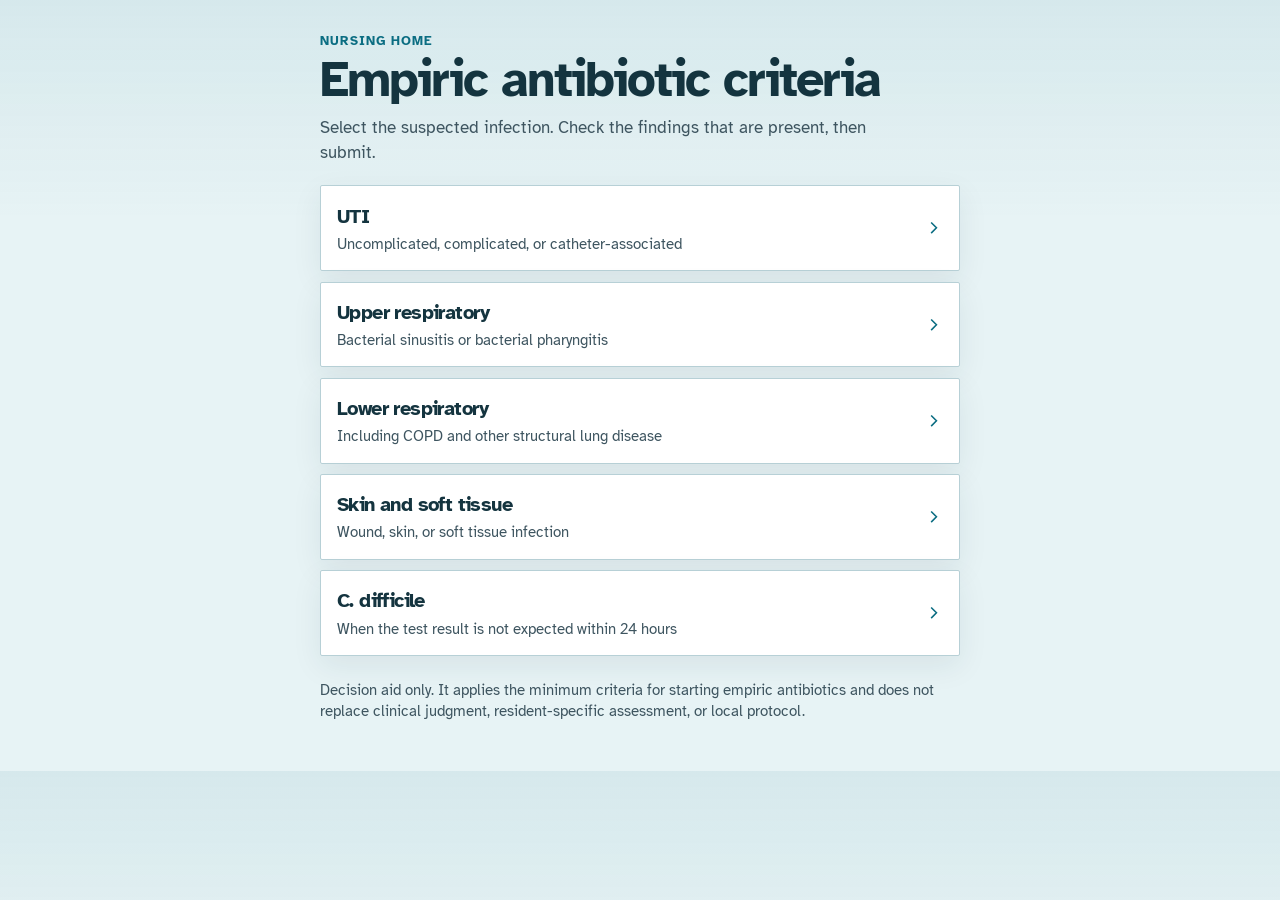
==== index.html @ 22d7d68d "Show antibiotic criteria only after the clinician submits. Co-authored-by: Cursor <cursoragent@curso" ====
<!DOCTYPE html>
<html lang="en">
<head>
  <meta charset="utf-8">
  <meta name="viewport" content="width=device-width, initial-scale=1">
  <meta name="theme-color" content="#e7f3f5">
  <title>Empiric antibiotic criteria</title>
  <link rel="preconnect" href="https://fonts.googleapis.com">
  <link rel="preconnect" href="https://fonts.gstatic.com" crossorigin>
  <link href="https://fonts.googleapis.com/css2?family=Atkinson+Hyperlegible:wght@400;700&display=swap" rel="stylesheet">
  <link rel="stylesheet" href="styles.css">
</head>
<body>
  <main id="app"></main>

  <div id="table-dialog" class="dialog" role="dialog" aria-modal="true" aria-labelledby="table-title" hidden>
    <div class="dialog-card">
      <div class="dialog-head">
        <h2 id="table-title">Supplementary Material, Table 2</h2>
        <button id="table-close" class="dialog-close" type="button">Close</button>
      </div>
      <p id="table-2">Fever and delirium definitions are not linked yet. This placeholder will open Table 2 when the address is available.</p>
    </div>
  </div>

  <script src="criteria.js"></script>
  <script src="app.js"></script>
</body>
</html>
---- styles.css ----
:root {
  --ink: #14343f;
  --muted: #3e5560;
  --bg: #e7f3f5;
  --card: #ffffff;
  --line: #b7d0d6;
  --primary: #0b6d82;
  --met: #0f6e56;
  --met-wash: #e5f4ef;
  --hold: #8a5a12;
  --hold-wash: #fbf3e4;
  --focus: #14343f;
  --shadow: 0 10px 30px rgba(20, 52, 63, 0.08);
  --font: "Atkinson Hyperlegible", "Segoe UI", sans-serif;
}

* { box-sizing: border-box; }

html { scroll-behavior: smooth; }

body {
  margin: 0;
  background:
    linear-gradient(180deg, rgba(11, 109, 130, 0.08), transparent 220px),
    var(--bg);
  color: var(--ink);
  font-family: var(--font);
  font-size: 1.0625rem;
  line-height: 1.45;
}

button, a { font: inherit; }

button { cursor: pointer; }

#app {
  width: min(40rem, calc(100% - 1.5rem));
  margin: 0 auto;
  padding: 1.25rem 0 3rem;
}

.home-head { margin-bottom: 1.25rem; }

.eyebrow {
  margin: 0 0 0.35rem;
  color: var(--primary);
  font-size: 0.8rem;
  font-weight: 700;
  letter-spacing: 0.08em;
  text-transform: uppercase;
}

.home-title {
  margin: 0;
  font-size: clamp(2.1rem, 8vw, 3.1rem);
  line-height: 0.95;
  letter-spacing: -0.04em;
}

.lede, .rule, .notice, .disclaimer, .quiet {
  color: var(--muted);
}

.lede { margin: 0.8rem 0 0; max-width: 36rem; }

.choice-list { display: grid; gap: 0.65rem; }

.choice {
  display: grid;
  grid-template-columns: 1fr auto;
  grid-template-rows: auto auto;
  gap: 0.15rem 0.75rem;
  width: 100%;
  min-height: 4.25rem;
  padding: 0.95rem 1rem;
  text-align: left;
  color: var(--ink);
  background: var(--card);
  border: 1px solid var(--line);
  border-radius: 2px;
  box-shadow: var(--shadow);
}

.choice-name {
  grid-column: 1;
  grid-row: 1;
  font-size: 1.25rem;
  font-weight: 700;
  letter-spacing: -0.03em;
}

.choice-scope {
  grid-column: 1;
  grid-row: 2;
  color: var(--muted);
  font-size: 0.95rem;
}

.chevron {
  grid-column: 2;
  grid-row: 1 / span 2;
  align-self: center;
  width: 1.1rem;
  height: 1.1rem;
  color: var(--primary);
}

.choice:hover { border-color: var(--primary); }

.mast {
  position: sticky;
  top: 0;
  z-index: 4;
  margin: 0 -0.75rem 0.85rem;
  padding: 0.75rem 0.75rem 0.85rem;
  background: rgba(231, 243, 245, 0.96);
  backdrop-filter: blur(8px);
}

.mast-row {
  display: flex;
  align-items: center;
  justify-content: space-between;
  gap: 0.75rem;
}

.mast-title {
  margin: 0.35rem 0 0;
  font-size: clamp(1.7rem, 6vw, 2.3rem);
  line-height: 1;
  letter-spacing: -0.04em;
}

.back, .text-button, .info-button, .dialog-close {
  border: 0;
  background: transparent;
  color: var(--ink);
}

.back {
  display: inline-flex;
  align-items: center;
  gap: 0.2rem;
  min-height: 44px;
  padding: 0.4rem 0.2rem;
  color: var(--primary);
  font-weight: 700;
}

.chevron-back { transform: scaleX(-1); }

.info-wrap { position: relative; }

.info-button {
  display: grid;
  place-items: center;
  width: 44px;
  height: 44px;
  border: 1.5px solid var(--primary);
  border-radius: 50%;
  background: var(--card);
}

.info-pop {
  position: absolute;
  top: calc(100% + 0.4rem);
  right: 0;
  z-index: 6;
  width: min(24rem, calc(100vw - 2rem));
  max-height: min(70vh, 28rem);
  overflow: auto;
  padding: 0.85rem 1rem 1rem;
  background: var(--card);
  border: 1px solid var(--line);
  box-shadow: var(--shadow);
}

.info-pop h2 {
  margin: 0.35rem 0 0;
  font-size: 1.15rem;
  letter-spacing: -0.03em;
}

.info-mark {
  font-weight: 700;
  font-family: Georgia, "Times New Roman", serif;
  font-size: 1.15rem;
  line-height: 1;
}

.verdict {
  display: grid;
  grid-template-columns: 0.55rem 1fr;
  margin: 1rem 0 0;
  background: var(--card);
  border: 1px solid var(--line);
  box-shadow: var(--shadow);
}

.flag { background: var(--hold); }

.verdict.is-met .flag { background: var(--met); }

.verdict-text { padding: 0.9rem 1rem 1rem; }

.verdict-word {
  margin: 0;
  font-size: 2.4rem;
  line-height: 0.9;
  letter-spacing: -0.045em;
}

.verdict.is-met .verdict-word { color: var(--met); }
.verdict.is-hold .verdict-word { color: var(--hold); }

.verdict-meaning, .verdict-summary { margin: 0.35rem 0 0; }

.verdict-summary { color: var(--muted); }

.rule, .notice { margin: 0 0 1rem; }

.notice {
  padding: 0.75rem 0.85rem;
  background: var(--card);
  border-left: 0.35rem solid var(--primary);
}

.group { margin: 0 0 1.15rem; }

.check {
  display: flex;
  gap: 0.8rem;
  align-items: flex-start;
  min-height: 48px;
  margin: 0 0 0.5rem;
  padding: 0.8rem 0.85rem;
  background: var(--card);
  border: 1px solid var(--line);
  border-radius: 2px;
}

.check input {
  width: 1.35rem;
  height: 1.35rem;
  margin-top: 0.12rem;
  accent-color: var(--primary);
  flex: 0 0 auto;
}

.check-copy { display: grid; gap: 0.2rem; }

.check-label { font-weight: 700; }

.hint { color: var(--muted); font-size: 0.92rem; font-weight: 400; }

.check.is-on {
  background: var(--met-wash);
  border-color: var(--met);
}

.check.gate.is-on {
  background: #e7f4f8;
  border-color: var(--primary);
}

.table-link {
  color: var(--primary);
  text-underline-offset: 0.15em;
}

.sheet-tools {
  display: grid;
  gap: 0.35rem;
  justify-items: end;
}

.text-button {
  min-height: 44px;
  padding: 0.4rem 0.2rem;
  color: var(--primary);
  font-weight: 700;
}

.panel {
  margin: 1rem 0 0;
  padding: 1rem;
  background: var(--card);
  border: 1px solid var(--line);
}

.panel-title {
  margin: 0 0 0.45rem;
  font-size: 1.15rem;
  letter-spacing: -0.03em;
}

.support { background: var(--hold-wash); border-color: #e4d3b0; }

.plain-list { margin: 0.4rem 0 0; padding-left: 1.15rem; }
.plain-list li { margin: 0.35rem 0; }
.panel p { margin: 0.45rem 0 0; }

.submit-button {
  width: 100%;
  min-height: 48px;
  color: #ffffff;
  background: var(--primary);
  border: 0;
  border-radius: 2px;
  font-weight: 700;
  cursor: pointer;
}

.submit-button:hover { background: #09596a; }

.disclaimer {
  margin: 1.5rem 0 0;
  font-size: 0.92rem;
}

.dialog {
  position: fixed;
  inset: 0;
  z-index: 20;
  display: grid;
  place-items: end center;
  padding: 0.75rem;
  background: rgba(20, 52, 63, 0.35);
}

.dialog[hidden] { display: none; }

.dialog-card {
  width: min(36rem, 100%);
  max-height: min(80vh, 40rem);
  overflow: auto;
  padding: 1rem 1rem 1.2rem;
  background: var(--card);
  border: 1px solid var(--line);
  box-shadow: var(--shadow);
}

.dialog-head {
  display: flex;
  align-items: flex-start;
  justify-content: space-between;
  gap: 0.75rem;
}

.dialog-head h2 {
  margin: 0.35rem 0 0;
  font-size: 1.35rem;
  letter-spacing: -0.03em;
}

.dialog-close {
  min-width: 44px;
  min-height: 44px;
  color: var(--primary);
  font-weight: 700;
}

:focus-visible {
  outline: 3px solid var(--focus);
  outline-offset: 2px;
}

@media (hover: hover) and (pointer: fine) {
  .info-button:hover { background: #dff1f5; }
}

@media (min-width: 880px) {
  #app { padding-top: 2rem; }
  .dialog { place-items: center; }
}

@media (prefers-reduced-motion: reduce) {
  html { scroll-behavior: auto; }
  * { transition: none !important; }
}

@media (forced-colors: active) {
  .flag { background: CanvasText; }
  .verdict-word { color: CanvasText; }
}
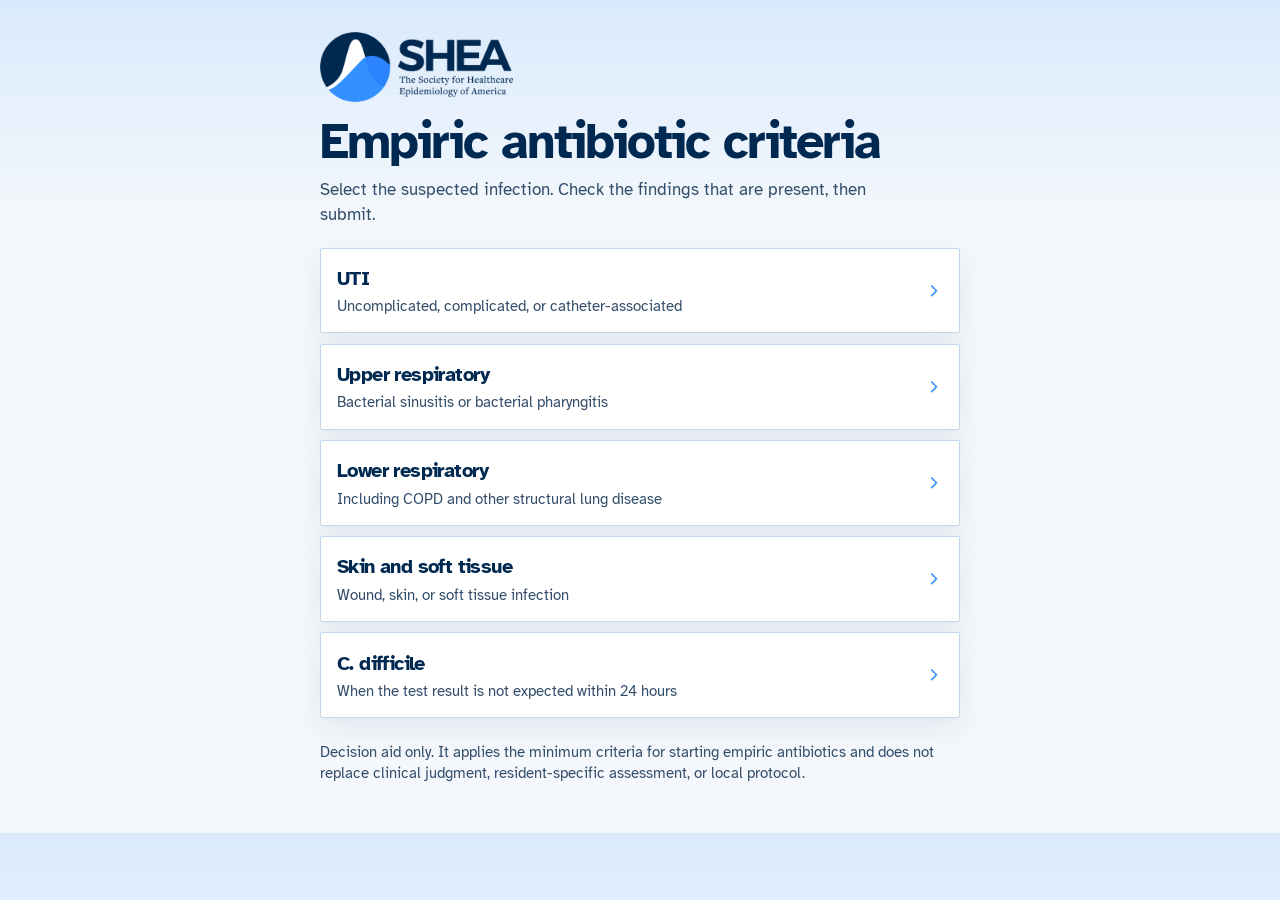
==== commit aca2b11e: "Apply SHEA branding and even out criterion spacing. Co-authored-by: Cursor <cursoragent@cursor.com>" ====
--- a/index.html
+++ b/index.html
@@ -3,7 +3,7 @@
 <head>
   <meta charset="utf-8">
   <meta name="viewport" content="width=device-width, initial-scale=1">
-  <meta name="theme-color" content="#e7f3f5">
+  <meta name="theme-color" content="#f4f8fc">
   <title>Empiric antibiotic criteria</title>
   <link rel="preconnect" href="https://fonts.googleapis.com">
   <link rel="preconnect" href="https://fonts.gstatic.com" crossorigin>
--- a/styles.css
+++ b/styles.css
@@ -1,16 +1,17 @@
 :root {
-  --ink: #14343f;
-  --muted: #3e5560;
-  --bg: #e7f3f5;
+  --ink: #002951;
+  --muted: #334e6b;
+  --bg: #f4f8fc;
   --card: #ffffff;
-  --line: #b7d0d6;
-  --primary: #0b6d82;
+  --line: #c5d7ee;
+  --primary: #002951;
+  --accent: #3390ff;
   --met: #0f6e56;
   --met-wash: #e5f4ef;
   --hold: #8a5a12;
   --hold-wash: #fbf3e4;
-  --focus: #14343f;
-  --shadow: 0 10px 30px rgba(20, 52, 63, 0.08);
+  --focus: #002951;
+  --shadow: 0 10px 30px rgba(0, 41, 81, 0.08);
   --font: "Atkinson Hyperlegible", "Segoe UI", sans-serif;
 }
 
@@ -21,7 +22,7 @@
 body {
   margin: 0;
   background:
-    linear-gradient(180deg, rgba(11, 109, 130, 0.08), transparent 220px),
+    linear-gradient(180deg, rgba(51, 144, 255, 0.14), transparent 220px),
     var(--bg);
   color: var(--ink);
   font-family: var(--font);
@@ -40,6 +41,18 @@
 }
 
 .home-head { margin-bottom: 1.25rem; }
+
+.brand {
+  display: block;
+  width: auto;
+  height: 2.35rem;
+  margin: 0 0 0.65rem;
+}
+
+.brand-lg {
+  height: 4.4rem;
+  margin-bottom: 1rem;
+}
 
 .eyebrow {
   margin: 0 0 0.35rem;
@@ -102,7 +115,7 @@
   align-self: center;
   width: 1.1rem;
   height: 1.1rem;
-  color: var(--primary);
+  color: var(--accent);
 }
 
 .choice:hover { border-color: var(--primary); }
@@ -113,7 +126,7 @@
   z-index: 4;
   margin: 0 -0.75rem 0.85rem;
   padding: 0.75rem 0.75rem 0.85rem;
-  background: rgba(231, 243, 245, 0.96);
+  background: rgba(244, 248, 252, 0.96);
   backdrop-filter: blur(8px);
 }
 
@@ -217,7 +230,7 @@
 
 .verdict-summary { color: var(--muted); }
 
-.rule, .notice { margin: 0 0 1rem; }
+.rule, .notice { margin: 0; }
 
 .notice {
   padding: 0.75rem 0.85rem;
@@ -225,14 +238,23 @@
   border-left: 0.35rem solid var(--primary);
 }
 
-.group { margin: 0 0 1.15rem; }
+.sheet,
+.group,
+.group.nested {
+  display: flex;
+  flex-direction: column;
+  gap: 0.5rem;
+}
+
+.group,
+.group.nested { margin: 0; }
 
 .check {
   display: flex;
   gap: 0.8rem;
   align-items: flex-start;
   min-height: 48px;
-  margin: 0 0 0.5rem;
+  margin: 0;
   padding: 0.8rem 0.85rem;
   background: var(--card);
   border: 1px solid var(--line);
@@ -243,7 +265,7 @@
   width: 1.35rem;
   height: 1.35rem;
   margin-top: 0.12rem;
-  accent-color: var(--primary);
+  accent-color: var(--accent);
   flex: 0 0 auto;
 }
 
@@ -254,13 +276,13 @@
 .hint { color: var(--muted); font-size: 0.92rem; font-weight: 400; }
 
 .check.is-on {
-  background: var(--met-wash);
-  border-color: var(--met);
+  background: #e8f3ff;
+  border-color: var(--accent);
 }
 
 .check.gate.is-on {
-  background: #e7f4f8;
-  border-color: var(--primary);
+  background: #e8f3ff;
+  border-color: var(--accent);
 }
 
 .table-link {
@@ -311,7 +333,7 @@
   cursor: pointer;
 }
 
-.submit-button:hover { background: #09596a; }
+.submit-button:hover { background: #00386d; }
 
 .disclaimer {
   margin: 1.5rem 0 0;
@@ -366,7 +388,7 @@
 }
 
 @media (hover: hover) and (pointer: fine) {
-  .info-button:hover { background: #dff1f5; }
+  .info-button:hover { background: #e8f3ff; }
 }
 
 @media (min-width: 880px) {
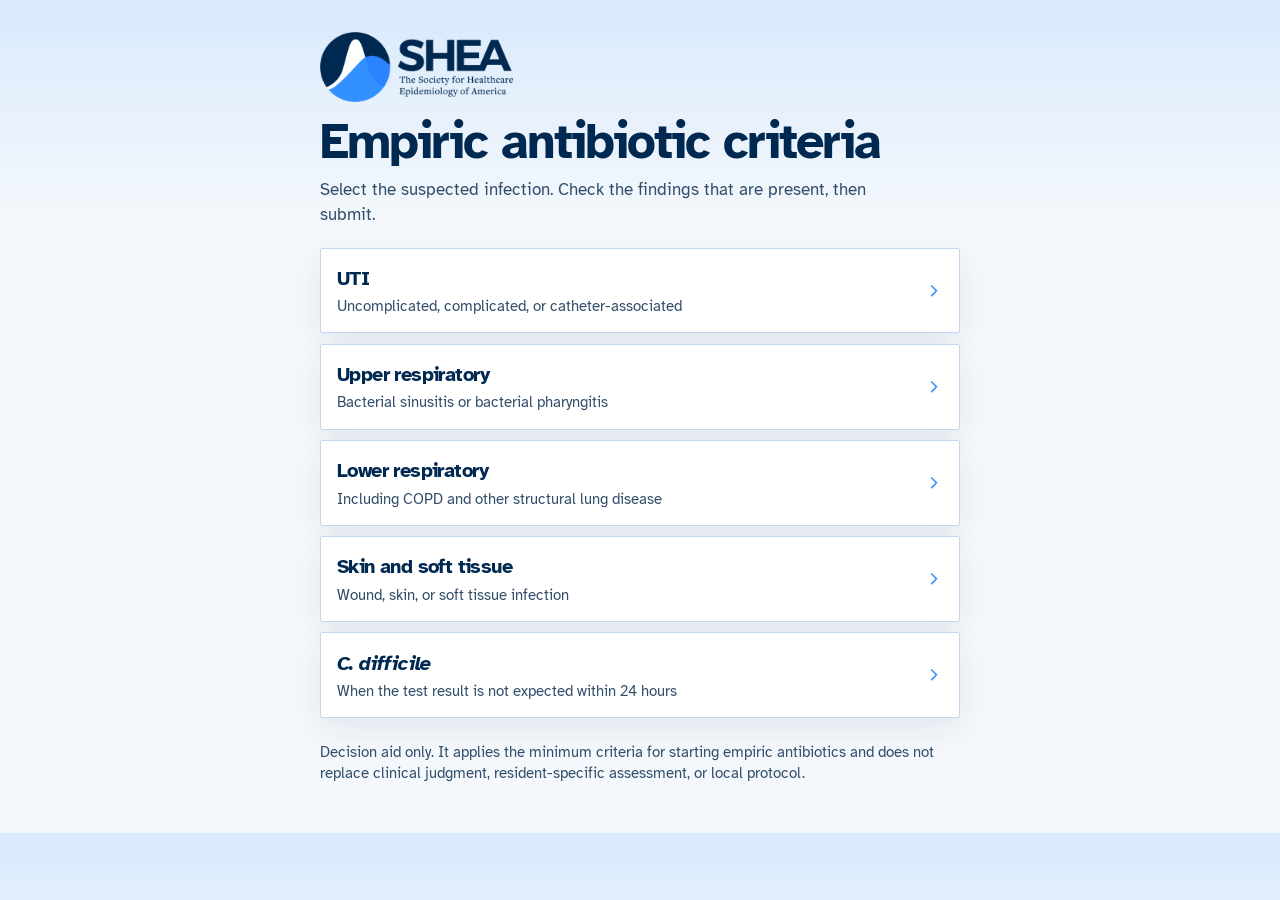
==== commit c1091495: "Italicize C. difficile and show the 24-hour limit under the title. Co-authored-by: Cursor <cursorage" ====
--- a/index.html
+++ b/index.html
@@ -7,7 +7,7 @@
   <title>Empiric antibiotic criteria</title>
   <link rel="preconnect" href="https://fonts.googleapis.com">
   <link rel="preconnect" href="https://fonts.gstatic.com" crossorigin>
-  <link href="https://fonts.googleapis.com/css2?family=Atkinson+Hyperlegible:wght@400;700&display=swap" rel="stylesheet">
+  <link href="https://fonts.googleapis.com/css2?family=Atkinson+Hyperlegible:ital,wght@0,400;0,700;1,400;1,700&display=swap" rel="stylesheet">
   <link rel="stylesheet" href="styles.css">
 </head>
 <body>
--- a/styles.css
+++ b/styles.css
@@ -137,6 +137,11 @@
   gap: 0.75rem;
 }
 
+.applies {
+  margin: 0.45rem 0 0;
+  color: var(--ink);
+}
+
 .mast-title {
   margin: 0.35rem 0 0;
   font-size: clamp(1.7rem, 6vw, 2.3rem);
@@ -280,11 +285,6 @@
   border-color: var(--accent);
 }
 
-.check.gate.is-on {
-  background: #e8f3ff;
-  border-color: var(--accent);
-}
-
 .table-link {
   color: var(--primary);
   text-underline-offset: 0.15em;
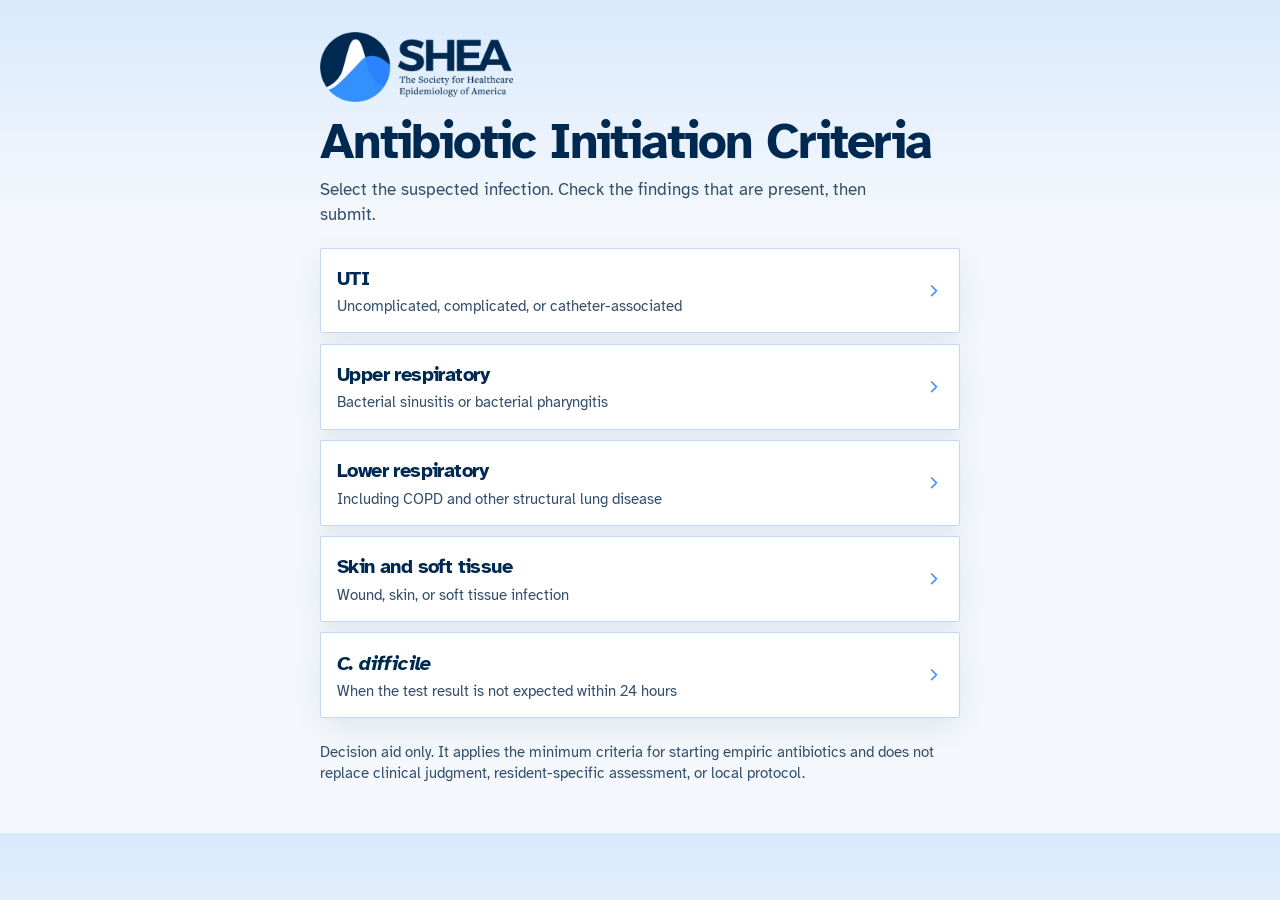
==== commit 216602d7: "Rename the worksheet title to Antibiotic Initiation Criteria. Co-authored-by: Cursor <cursoragent@cu" ====
--- a/index.html
+++ b/index.html
@@ -4,7 +4,7 @@
   <meta charset="utf-8">
   <meta name="viewport" content="width=device-width, initial-scale=1">
   <meta name="theme-color" content="#f4f8fc">
-  <title>Empiric antibiotic criteria</title>
+  <title>Antibiotic Initiation Criteria</title>
   <link rel="preconnect" href="https://fonts.googleapis.com">
   <link rel="preconnect" href="https://fonts.gstatic.com" crossorigin>
   <link href="https://fonts.googleapis.com/css2?family=Atkinson+Hyperlegible:ital,wght@0,400;0,700;1,400;1,700&display=swap" rel="stylesheet">
